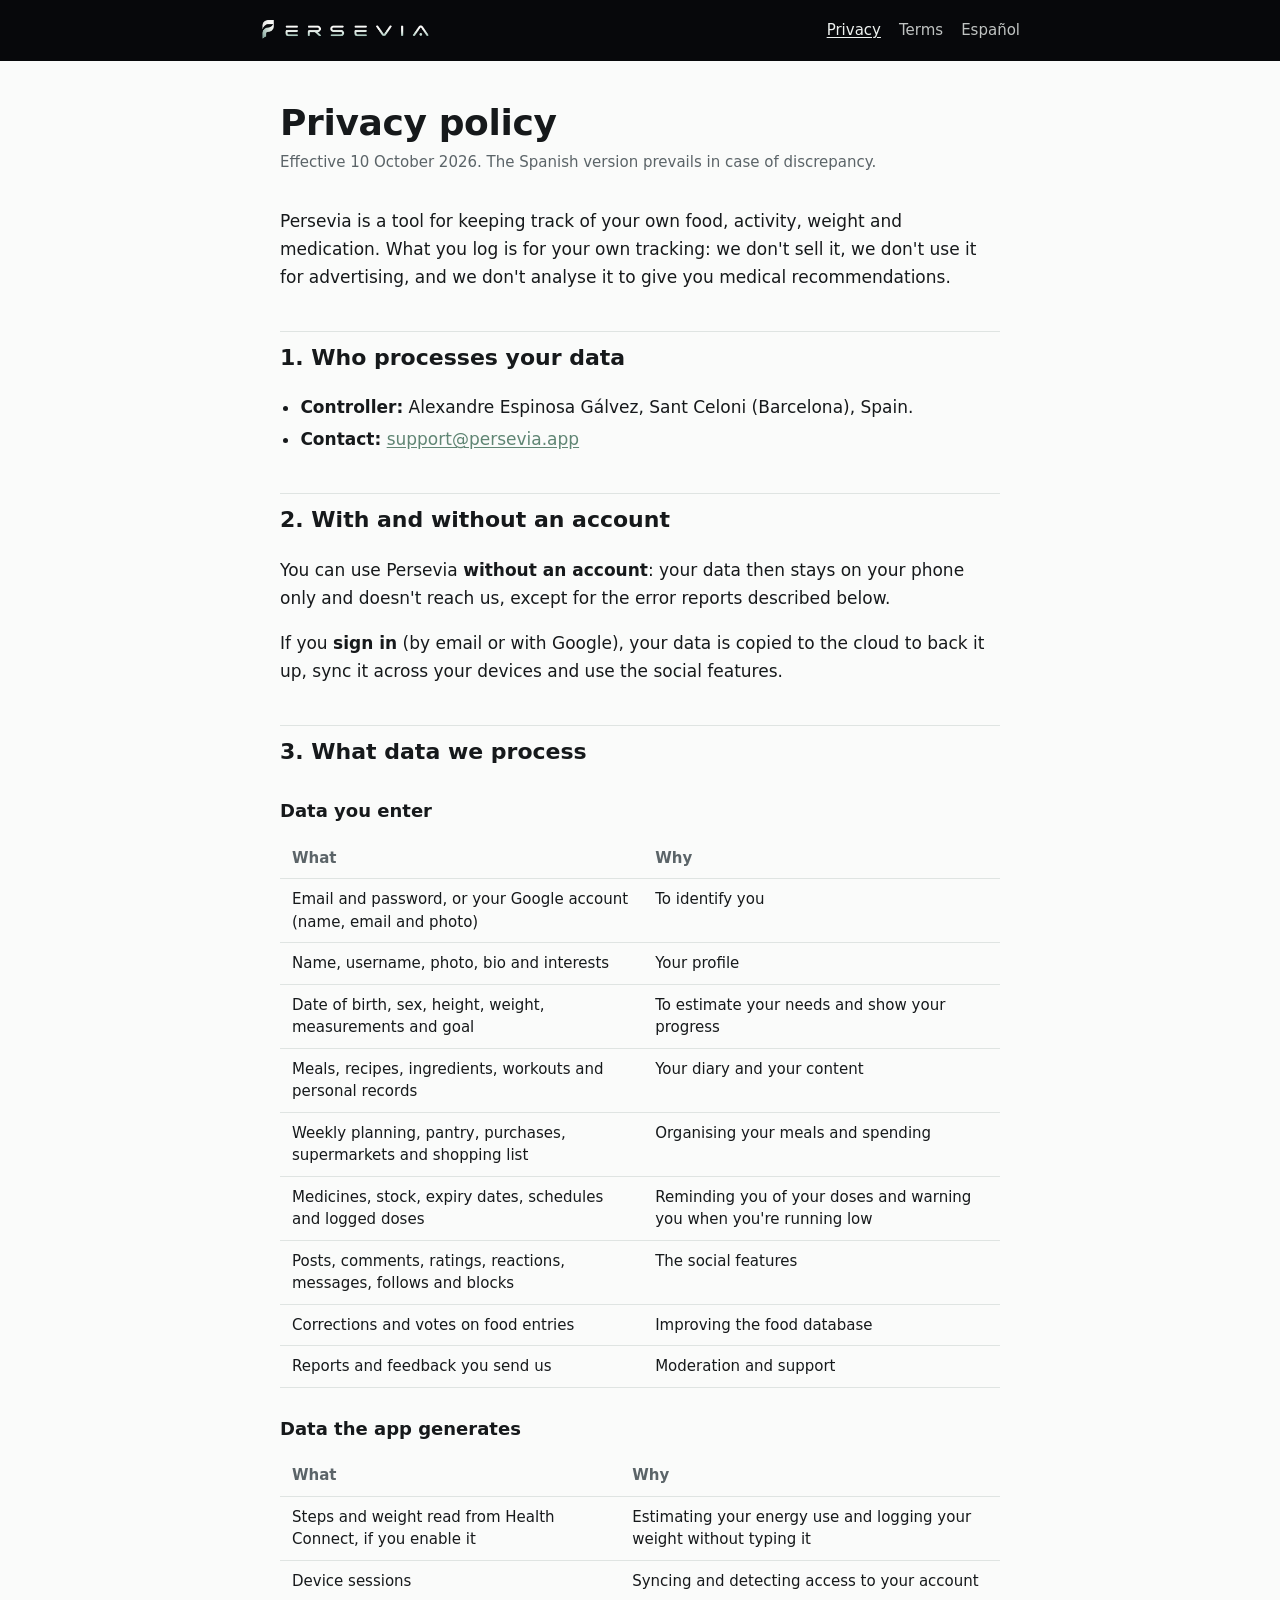
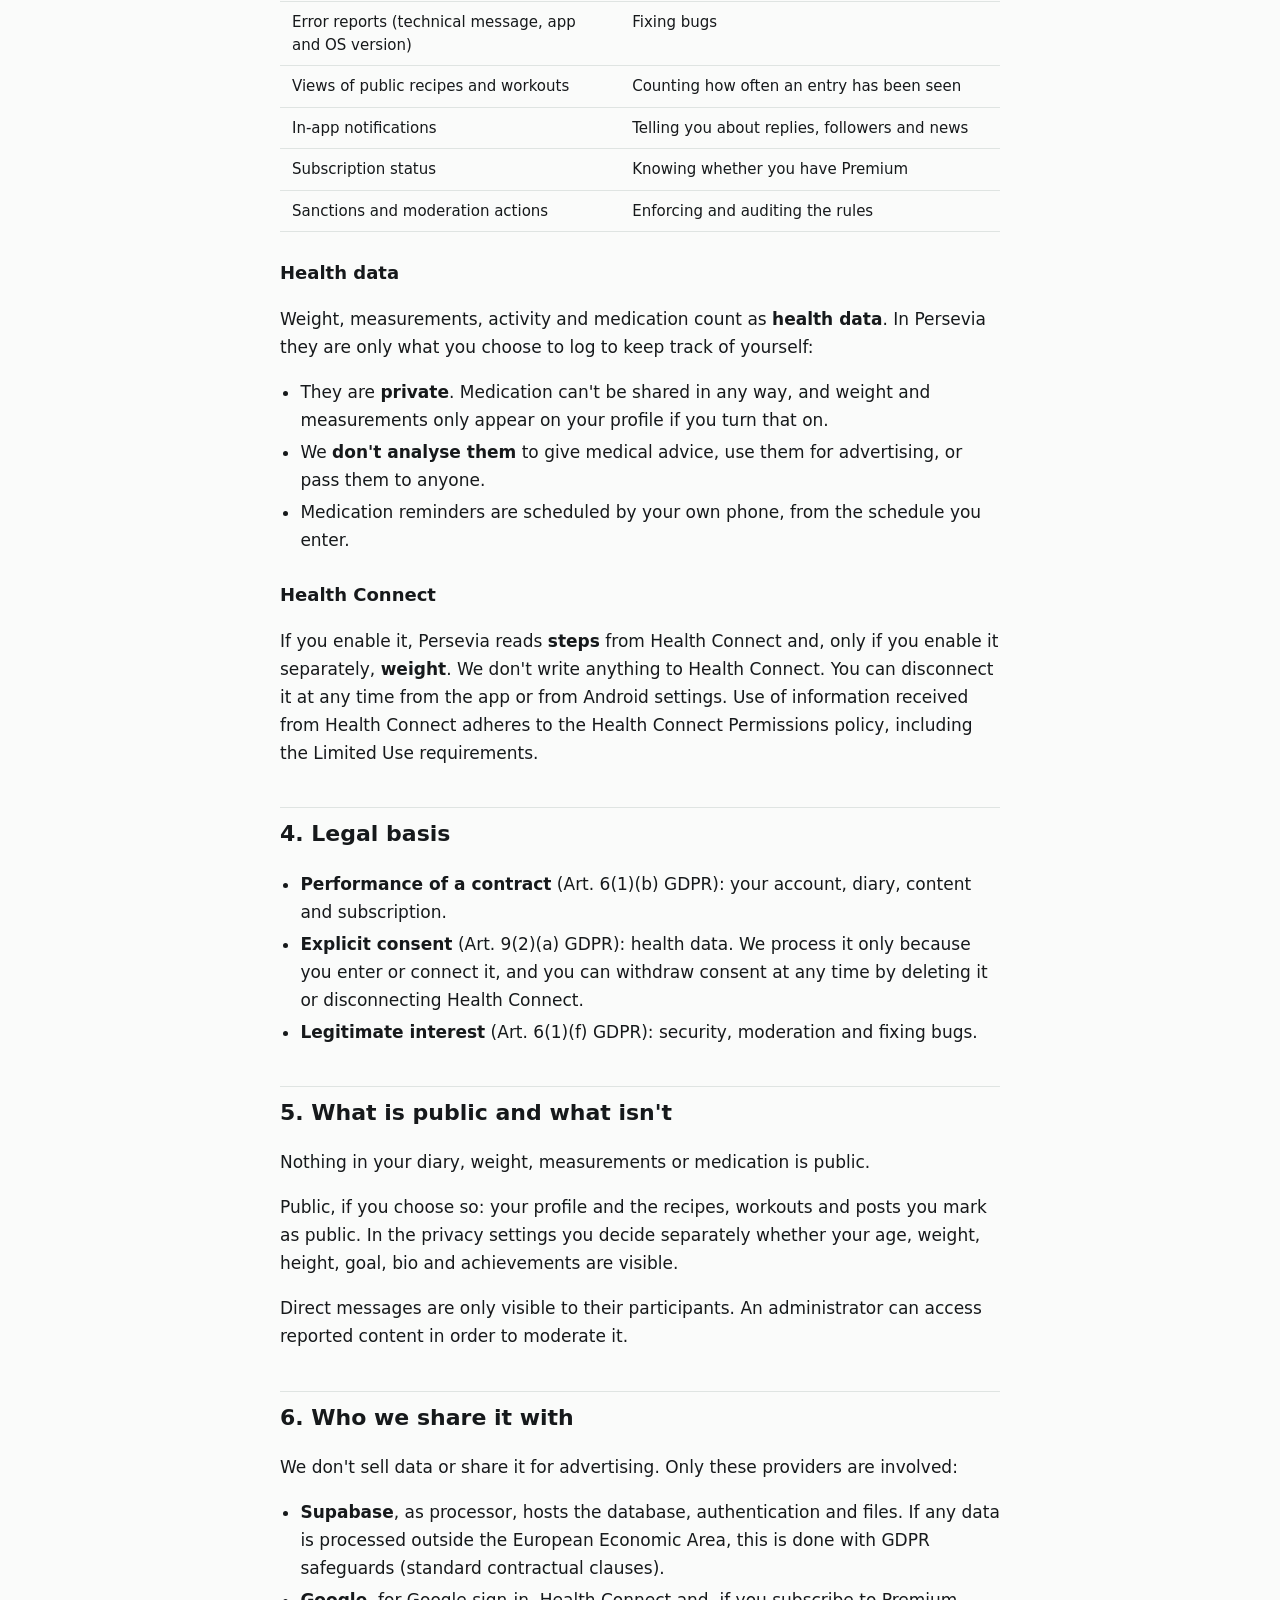
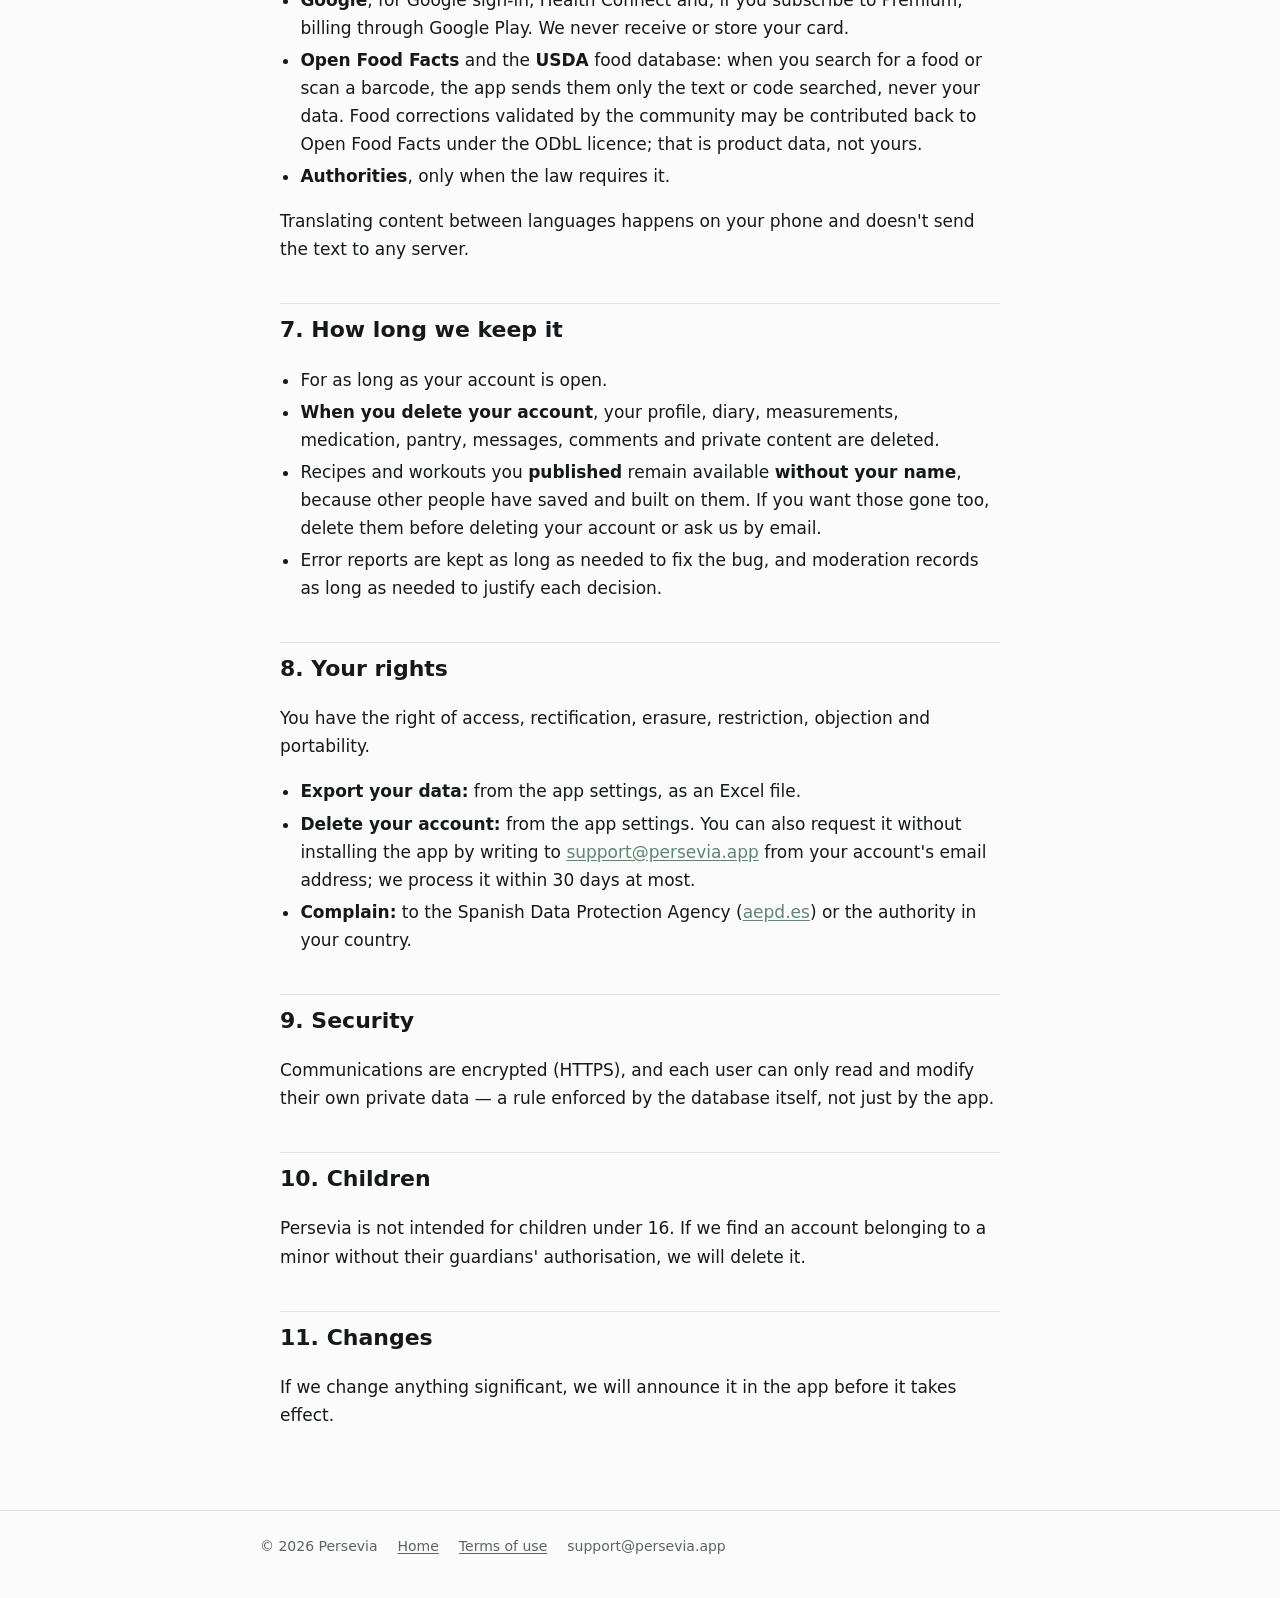
==== en/privacy/index.html @ b507221a "Persevia website: home, privacy policy and terms (es/en) Co-Authored-By: Claude Opus 5.5 (1M context" ====
<!doctype html>
<html lang="en">
<head>
<meta charset="utf-8">
<meta name="viewport" content="width=device-width, initial-scale=1">
<title>Privacy policy · Persevia</title>
<meta name="description" content="What data Persevia processes, why, with whom, and how to exercise your rights.">
<link rel="icon" href="../../assets/favicon-32.png" sizes="32x32">
<link rel="apple-touch-icon" href="../../assets/apple-touch-icon.png">
<link rel="alternate" hreflang="es" href="https://persevia.app/privacidad/">
<link rel="stylesheet" href="../../assets/style.css">
</head>
<body>
<header class="top"><div class="top-inner">
  <a href="../"><img src="../../assets/logo.png" alt="Persevia"></a>
  <nav>
    <a href="./" aria-current="page">Privacy</a>
    <a href="../terms/">Terms</a>
    <a href="../../privacidad/" hreflang="es" lang="es">Español</a>
  </nav>
</div></header>

<main class="doc">
  <h1>Privacy policy</h1>
  <p class="meta">Effective 10 October 2026. The Spanish version prevails in case of discrepancy.</p>

  <p>Persevia is a tool for keeping track of your own food, activity, weight and medication. What you log is for your own tracking: we don't sell it, we don't use it for advertising, and we don't analyse it to give you medical recommendations.</p>

  <h2>1. Who processes your data</h2>
  <ul>
    <li><strong>Controller:</strong> Alexandre Espinosa Gálvez, Sant Celoni (Barcelona), Spain.</li>
    <li><strong>Contact:</strong> <a href="mailto:support@persevia.app">support@persevia.app</a></li>
  </ul>

  <h2>2. With and without an account</h2>
  <p>You can use Persevia <strong>without an account</strong>: your data then stays on your phone only and doesn't reach us, except for the error reports described below.</p>
  <p>If you <strong>sign in</strong> (by email or with Google), your data is copied to the cloud to back it up, sync it across your devices and use the social features.</p>

  <h2>3. What data we process</h2>
  <h3>Data you enter</h3>
  <div class="table-wrap"><table>
    <thead><tr><th>What</th><th>Why</th></tr></thead>
    <tbody>
      <tr><td>Email and password, or your Google account (name, email and photo)</td><td>To identify you</td></tr>
      <tr><td>Name, username, photo, bio and interests</td><td>Your profile</td></tr>
      <tr><td>Date of birth, sex, height, weight, measurements and goal</td><td>To estimate your needs and show your progress</td></tr>
      <tr><td>Meals, recipes, ingredients, workouts and personal records</td><td>Your diary and your content</td></tr>
      <tr><td>Weekly planning, pantry, purchases, supermarkets and shopping list</td><td>Organising your meals and spending</td></tr>
      <tr><td>Medicines, stock, expiry dates, schedules and logged doses</td><td>Reminding you of your doses and warning you when you're running low</td></tr>
      <tr><td>Posts, comments, ratings, reactions, messages, follows and blocks</td><td>The social features</td></tr>
      <tr><td>Corrections and votes on food entries</td><td>Improving the food database</td></tr>
      <tr><td>Reports and feedback you send us</td><td>Moderation and support</td></tr>
    </tbody>
  </table></div>

  <h3>Data the app generates</h3>
  <div class="table-wrap"><table>
    <thead><tr><th>What</th><th>Why</th></tr></thead>
    <tbody>
      <tr><td>Steps and weight read from Health Connect, if you enable it</td><td>Estimating your energy use and logging your weight without typing it</td></tr>
      <tr><td>Device sessions</td><td>Syncing and detecting access to your account</td></tr>
      <tr><td>Error reports (technical message, app and OS version)</td><td>Fixing bugs</td></tr>
      <tr><td>Views of public recipes and workouts</td><td>Counting how often an entry has been seen</td></tr>
      <tr><td>In-app notifications</td><td>Telling you about replies, followers and news</td></tr>
      <tr><td>Subscription status</td><td>Knowing whether you have Premium</td></tr>
      <tr><td>Sanctions and moderation actions</td><td>Enforcing and auditing the rules</td></tr>
    </tbody>
  </table></div>

  <h3>Health data</h3>
  <p>Weight, measurements, activity and medication count as <strong>health data</strong>. In Persevia they are only what you choose to log to keep track of yourself:</p>
  <ul>
    <li>They are <strong>private</strong>. Medication can't be shared in any way, and weight and measurements only appear on your profile if you turn that on.</li>
    <li>We <strong>don't analyse them</strong> to give medical advice, use them for advertising, or pass them to anyone.</li>
    <li>Medication reminders are scheduled by your own phone, from the schedule you enter.</li>
  </ul>

  <h3>Health Connect</h3>
  <p>If you enable it, Persevia reads <strong>steps</strong> from Health Connect and, only if you enable it separately, <strong>weight</strong>. We don't write anything to Health Connect. You can disconnect it at any time from the app or from Android settings. Use of information received from Health Connect adheres to the Health Connect Permissions policy, including the Limited Use requirements.</p>

  <h2>4. Legal basis</h2>
  <ul>
    <li><strong>Performance of a contract</strong> (Art. 6(1)(b) GDPR): your account, diary, content and subscription.</li>
    <li><strong>Explicit consent</strong> (Art. 9(2)(a) GDPR): health data. We process it only because you enter or connect it, and you can withdraw consent at any time by deleting it or disconnecting Health Connect.</li>
    <li><strong>Legitimate interest</strong> (Art. 6(1)(f) GDPR): security, moderation and fixing bugs.</li>
  </ul>

  <h2>5. What is public and what isn't</h2>
  <p>Nothing in your diary, weight, measurements or medication is public.</p>
  <p>Public, if you choose so: your profile and the recipes, workouts and posts you mark as public. In the privacy settings you decide separately whether your age, weight, height, goal, bio and achievements are visible.</p>
  <p>Direct messages are only visible to their participants. An administrator can access reported content in order to moderate it.</p>

  <h2>6. Who we share it with</h2>
  <p>We don't sell data or share it for advertising. Only these providers are involved:</p>
  <ul>
    <li><strong>Supabase</strong>, as processor, hosts the database, authentication and files. If any data is processed outside the European Economic Area, this is done with GDPR safeguards (standard contractual clauses).</li>
    <li><strong>Google</strong>, for Google sign-in, Health Connect and, if you subscribe to Premium, billing through Google Play. We never receive or store your card.</li>
    <li><strong>Open Food Facts</strong> and the <strong>USDA</strong> food database: when you search for a food or scan a barcode, the app sends them only the text or code searched, never your data. Food corrections validated by the community may be contributed back to Open Food Facts under the ODbL licence; that is product data, not yours.</li>
    <li><strong>Authorities</strong>, only when the law requires it.</li>
  </ul>
  <p>Translating content between languages happens on your phone and doesn't send the text to any server.</p>

  <h2>7. How long we keep it</h2>
  <ul>
    <li>For as long as your account is open.</li>
    <li><strong>When you delete your account</strong>, your profile, diary, measurements, medication, pantry, messages, comments and private content are deleted.</li>
    <li>Recipes and workouts you <strong>published</strong> remain available <strong>without your name</strong>, because other people have saved and built on them. If you want those gone too, delete them before deleting your account or ask us by email.</li>
    <li>Error reports are kept as long as needed to fix the bug, and moderation records as long as needed to justify each decision.</li>
  </ul>

  <h2>8. Your rights</h2>
  <p>You have the right of access, rectification, erasure, restriction, objection and portability.</p>
  <ul>
    <li><strong>Export your data:</strong> from the app settings, as an Excel file.</li>
    <li><strong>Delete your account:</strong> from the app settings. You can also request it without installing the app by writing to <a href="mailto:support@persevia.app">support@persevia.app</a> from your account's email address; we process it within 30 days at most.</li>
    <li><strong>Complain:</strong> to the Spanish Data Protection Agency (<a href="https://www.aepd.es">aepd.es</a>) or the authority in your country.</li>
  </ul>

  <h2>9. Security</h2>
  <p>Communications are encrypted (HTTPS), and each user can only read and modify their own private data — a rule enforced by the database itself, not just by the app.</p>

  <h2>10. Children</h2>
  <p>Persevia is not intended for children under 16. If we find an account belonging to a minor without their guardians' authorisation, we will delete it.</p>

  <h2>11. Changes</h2>
  <p>If we change anything significant, we will announce it in the app before it takes effect.</p>
</main>

<footer><div class="inner">
  <span>© 2026 Persevia</span>
  <a href="../">Home</a>
  <a href="../terms/">Terms of use</a>
  <span>support@persevia.app</span>
</div></footer>
</body>
</html>
---- assets/style.css ----
:root {
  --ink: #16191b;
  --muted: #5b6468;
  --line: #dfe4e2;
  --bg: #fafbfa;
  --card: #ffffff;
  --sage: #5f8573;
  --sage-soft: #e7efeb;
  --head: #07080b;
  --head-ink: #eef2f0;
  color-scheme: light;
}
@media (prefers-color-scheme: dark) {
  :root {
    --ink: #e7ecea;
    --muted: #9aa5a1;
    --line: #262c2b;
    --bg: #0d0f11;
    --card: #14181a;
    --sage: #8fb3a1;
    --sage-soft: #1a2420;
    color-scheme: dark;
  }
}

* { box-sizing: border-box; }
html { -webkit-text-size-adjust: 100%; }
body {
  margin: 0;
  background: var(--bg);
  color: var(--ink);
  font: 17px/1.65 system-ui, -apple-system, "Segoe UI", Roboto, "Helvetica Neue", Arial, sans-serif;
}
a { color: var(--sage); text-underline-offset: 2px; }
a:hover { text-decoration-thickness: 2px; }

.top {
  background: var(--head);
  color: var(--head-ink);
  padding: 18px 20px;
}
.top-inner {
  max-width: 760px;
  margin: 0 auto;
  display: flex;
  align-items: center;
  justify-content: space-between;
  gap: 16px;
  flex-wrap: wrap;
}
.top img { height: 22px; width: auto; display: block; }
.top nav { display: flex; gap: 18px; flex-wrap: wrap; font-size: 15px; }
.top nav a { color: var(--head-ink); text-decoration: none; opacity: .8; }
.top nav a:hover, .top nav a[aria-current] { opacity: 1; text-decoration: underline; }

main {
  max-width: 760px;
  margin: 0 auto;
  padding: 40px 20px 64px;
}

.hero { padding: 24px 0 8px; }
.hero h1 { font-size: clamp(30px, 6vw, 44px); line-height: 1.15; margin: 0 0 16px; letter-spacing: -.02em; }
.hero p.lead { font-size: 19px; color: var(--muted); margin: 0 0 24px; max-width: 34em; }
.pill {
  display: inline-block;
  background: var(--sage-soft);
  color: var(--sage);
  border-radius: 999px;
  padding: 4px 12px;
  font-size: 14px;
  font-weight: 600;
  margin-bottom: 18px;
}
.features {
  list-style: none;
  padding: 0;
  margin: 32px 0;
  display: grid;
  grid-template-columns: repeat(auto-fit, minmax(210px, 1fr));
  gap: 14px;
}
.features li {
  background: var(--card);
  border: 1px solid var(--line);
  border-radius: 14px;
  padding: 16px 18px;
}
.features strong { display: block; margin-bottom: 4px; }
.features span { color: var(--muted); font-size: 15px; line-height: 1.5; }

.doc h1 { font-size: clamp(28px, 5vw, 36px); line-height: 1.2; margin: 0 0 6px; letter-spacing: -.01em; }
.doc .meta { color: var(--muted); font-size: 15px; margin: 0 0 32px; }
.doc h2 { font-size: 22px; margin: 40px 0 10px; padding-top: 8px; border-top: 1px solid var(--line); }
.doc h3 { font-size: 18px; margin: 26px 0 8px; }
.doc ul { padding-left: 1.2em; }
.doc li { margin: 4px 0; }
.note {
  background: var(--sage-soft);
  border-radius: 12px;
  padding: 14px 18px;
  margin: 20px 0;
}
.table-wrap { overflow-x: auto; margin: 12px 0 20px; }
table { border-collapse: collapse; width: 100%; font-size: 15px; line-height: 1.5; }
th, td { text-align: left; padding: 9px 12px; border-bottom: 1px solid var(--line); vertical-align: top; }
th { font-weight: 600; color: var(--muted); white-space: nowrap; }

footer {
  border-top: 1px solid var(--line);
  color: var(--muted);
  font-size: 14px;
  padding: 24px 20px 40px;
}
footer .inner { max-width: 760px; margin: 0 auto; display: flex; gap: 8px 20px; flex-wrap: wrap; }
footer a { color: var(--muted); }
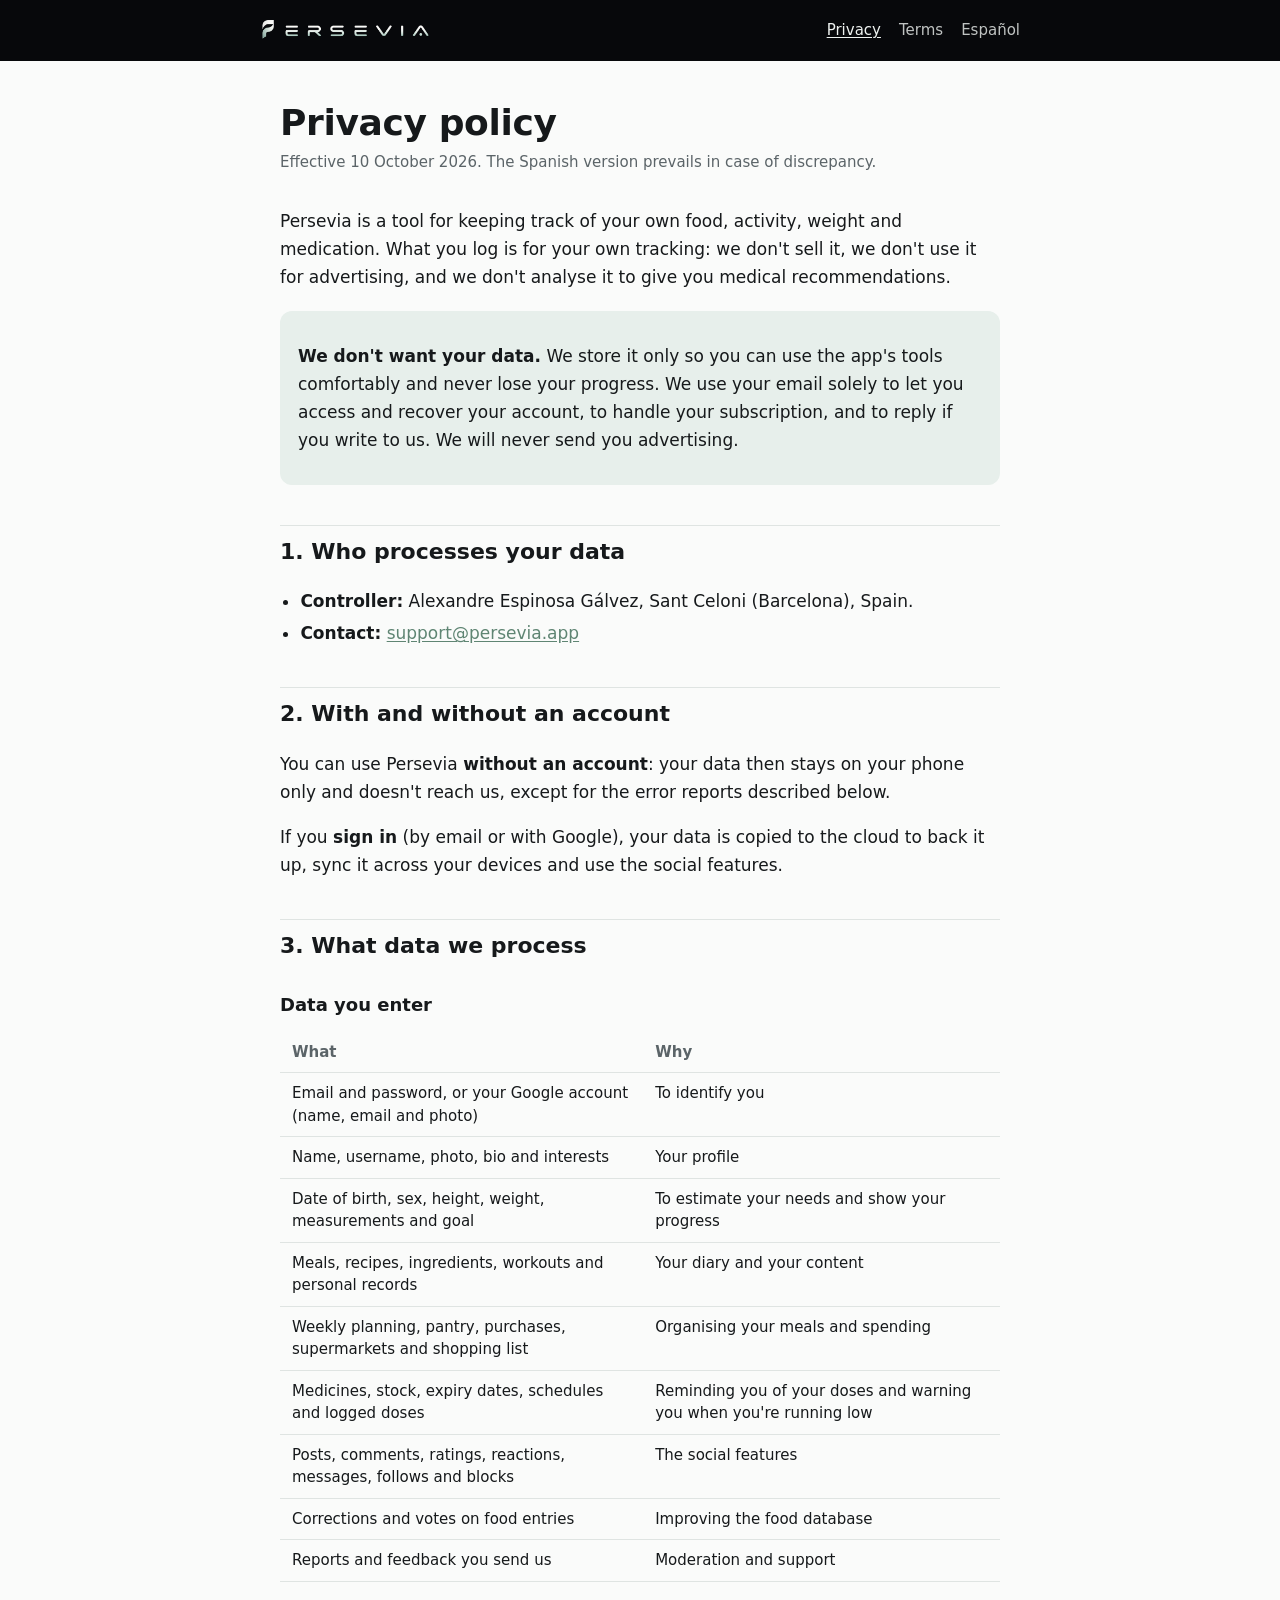
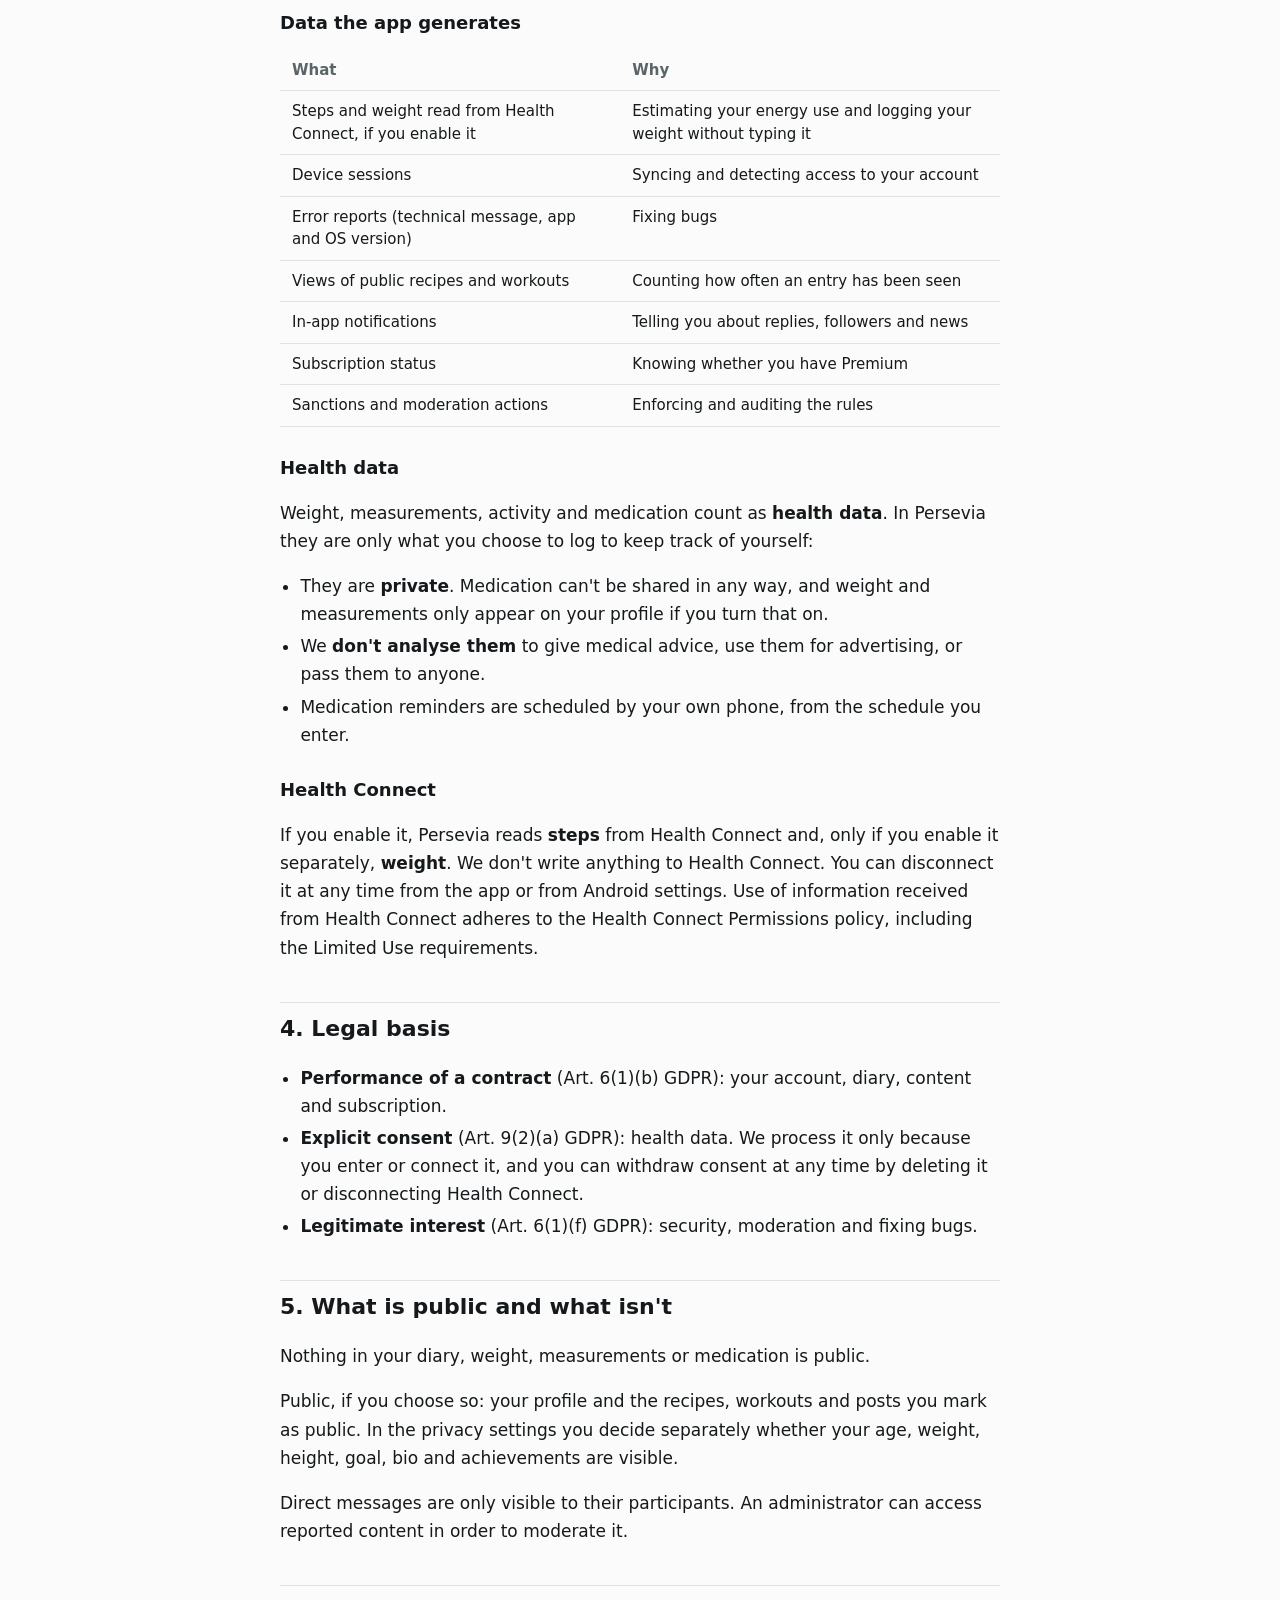
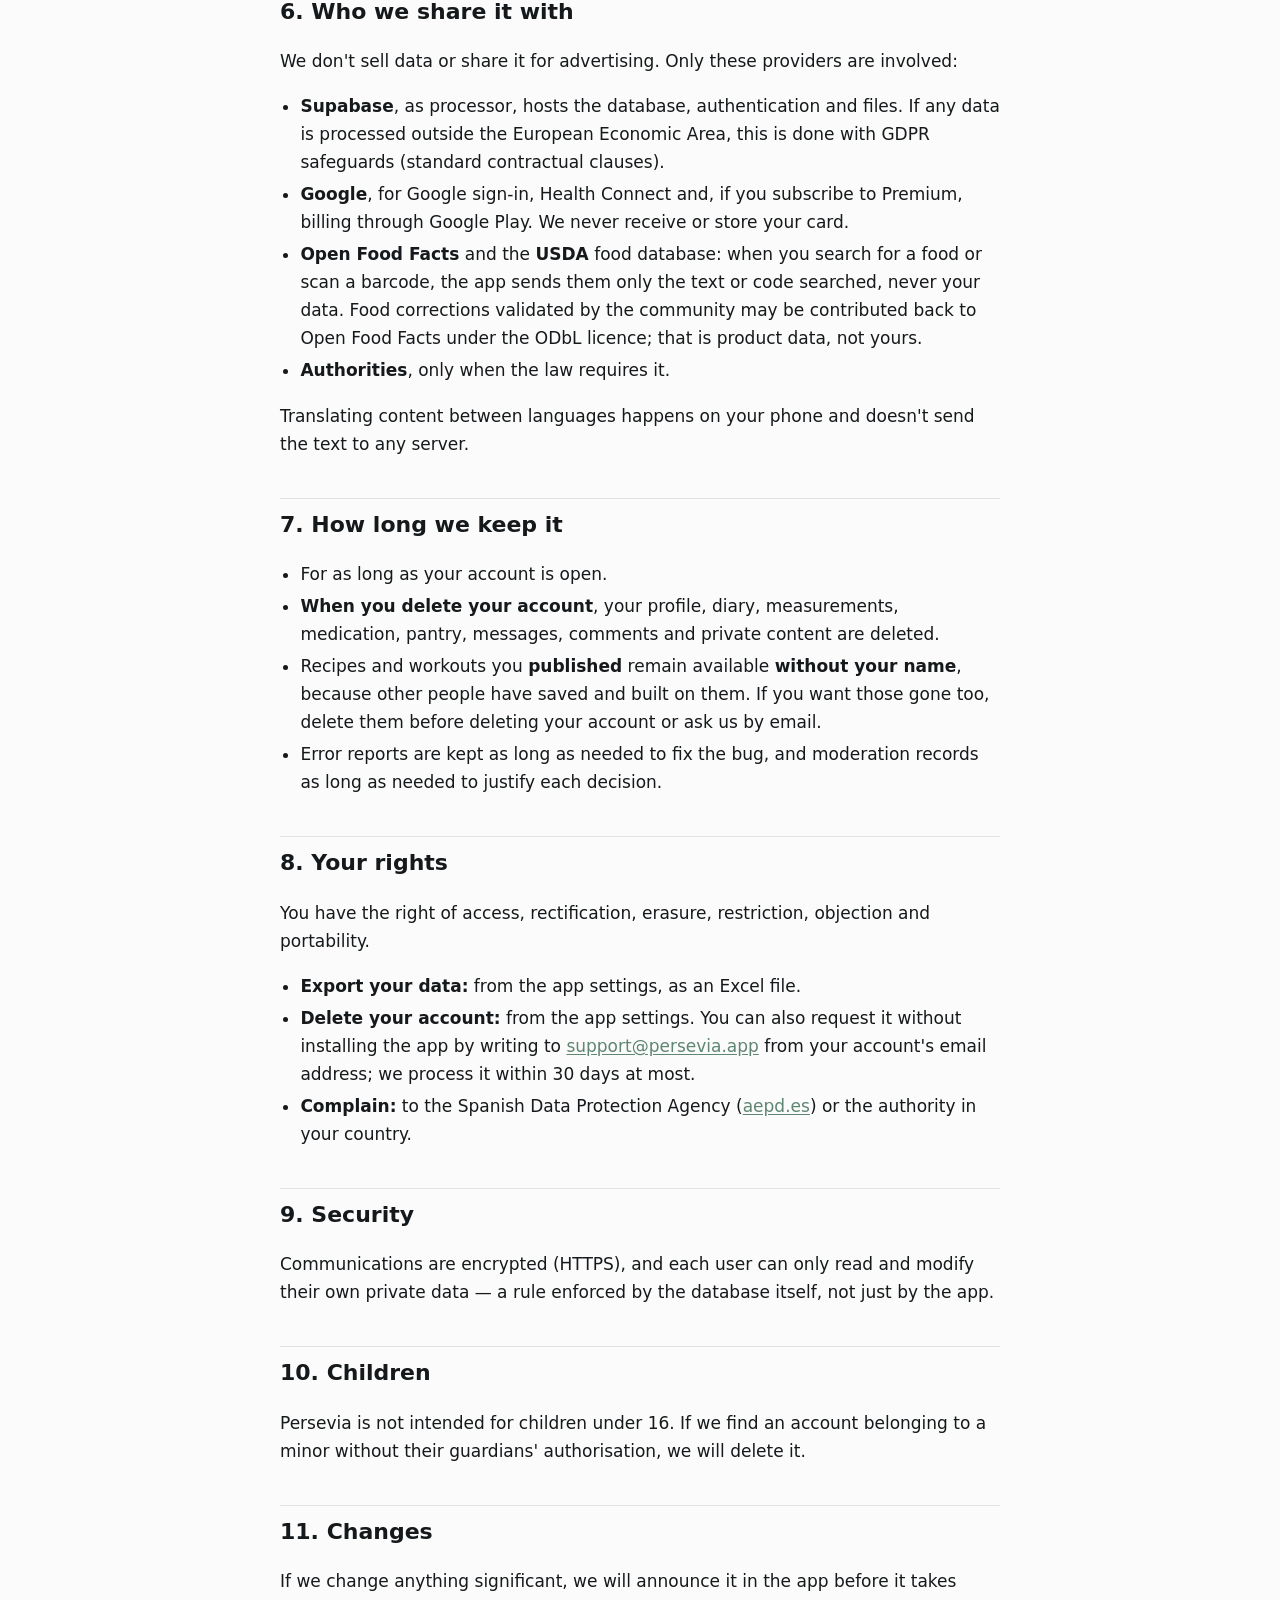
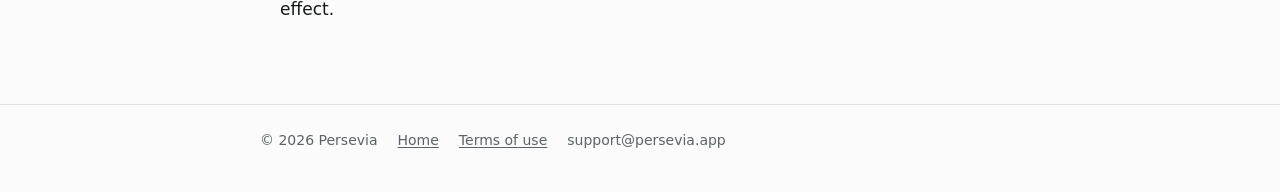
==== commit 02ab8998: "State plainly that we store data only for the user and what email is used for Co-Authored-By: Claude" ====
--- a/en/privacy/index.html
+++ b/en/privacy/index.html
@@ -25,6 +25,9 @@
   <p class="meta">Effective 10 October 2026. The Spanish version prevails in case of discrepancy.</p>
 
   <p>Persevia is a tool for keeping track of your own food, activity, weight and medication. What you log is for your own tracking: we don't sell it, we don't use it for advertising, and we don't analyse it to give you medical recommendations.</p>
+  <div class="note">
+    <p><strong>We don't want your data.</strong> We store it only so you can use the app's tools comfortably and never lose your progress. We use your email solely to let you access and recover your account, to handle your subscription, and to reply if you write to us. We will never send you advertising.</p>
+  </div>
 
   <h2>1. Who processes your data</h2>
   <ul>
